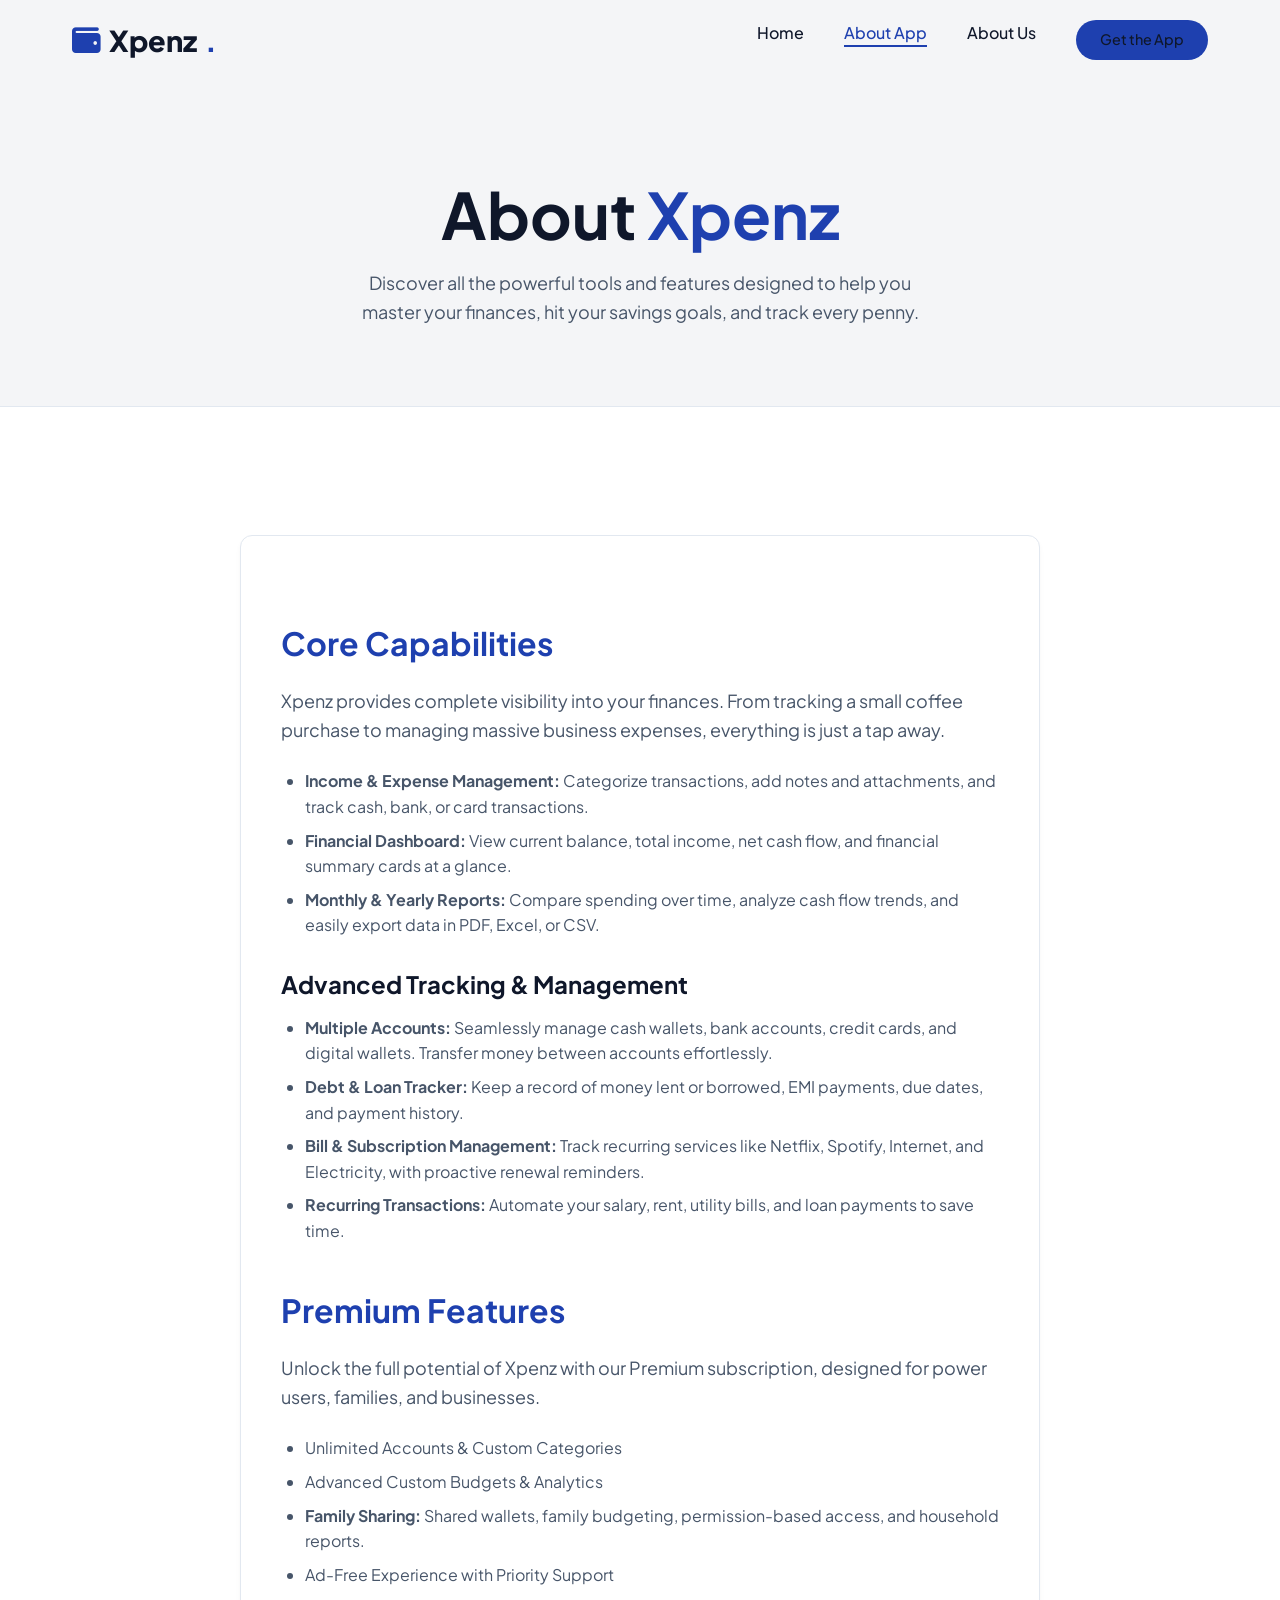
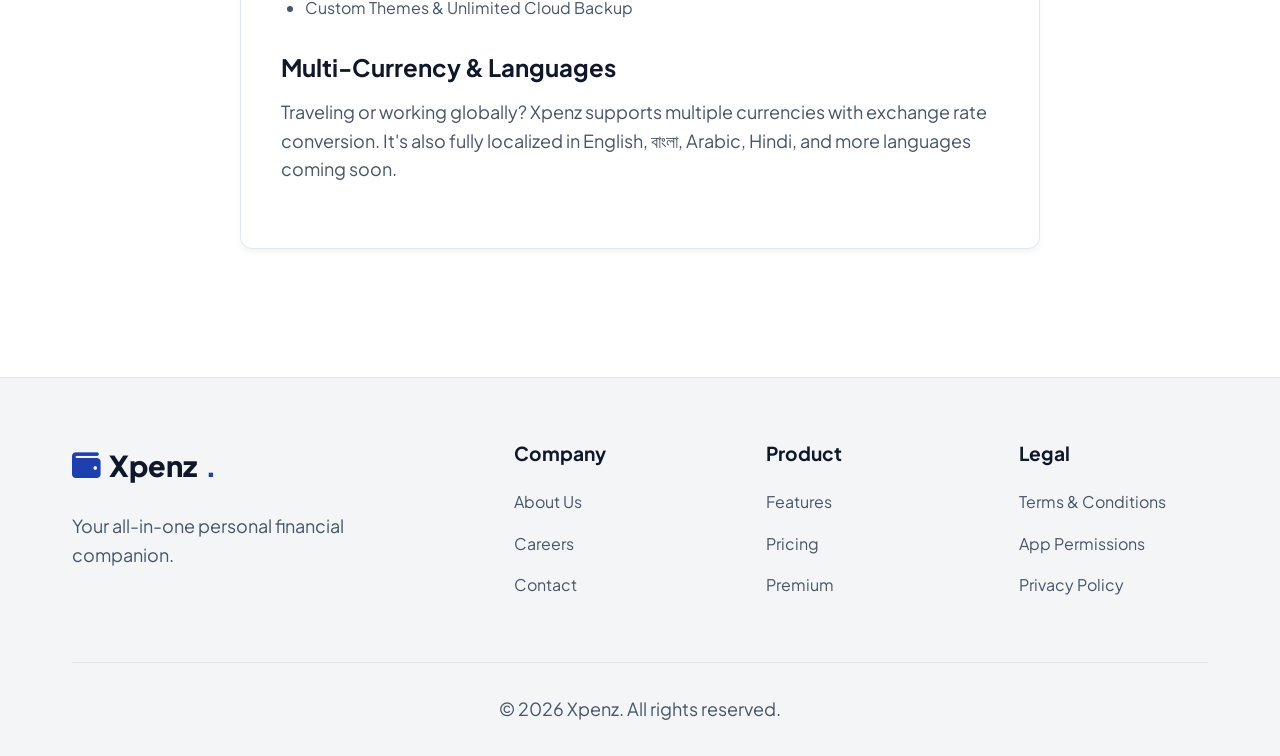
==== about-app.html @ f472134b "Initial commit" ====
<!DOCTYPE html>
<html lang="en">
<head>
    <meta charset="UTF-8">
    <meta name="viewport" content="width=device-width, initial-scale=1.0">
    <title>About App - Xpenz Tracker</title>
    <link rel="stylesheet" href="css/style.css">
    <link rel="stylesheet" href="https://cdnjs.cloudflare.com/ajax/libs/font-awesome/6.4.0/css/all.min.css">
</head>
<body>

    <!-- Navigation -->
    <header>
        <div class="container nav-container">
            <a href="index.html" class="logo">
                <i class="fa-solid fa-wallet text-gradient"></i>
                Xpenz<span>.</span>
            </a>
            <ul class="nav-links">
                <li><a href="index.html">Home</a></li>
                <li><a href="about-app.html" class="active">About App</a></li>
                <li><a href="about-us.html">About Us</a></li>
                <li><a href="#download" class="btn btn-primary" style="padding: 0.5rem 1.5rem; font-size: 0.9rem;">Get the App</a></li>
            </ul>
            <button class="mobile-menu-btn">
                <i class="fa-solid fa-bars"></i>
            </button>
        </div>
    </header>

    <!-- Page Header -->
    <section class="page-header">
        <div class="container fade-in-up">
            <h1>About <span class="text-gradient">Xpenz</span></h1>
            <p style="max-width: 600px; margin: 1rem auto;">Discover all the powerful tools and features designed to help you master your finances, hit your savings goals, and track every penny.</p>
        </div>
    </section>

    <!-- Main Content -->
    <section class="section pt-0">
        <div class="container">
            <div class="glass-panel content-block fade-in-up">
                
                <h2 class="text-gradient">Core Capabilities</h2>
                <p>Xpenz provides complete visibility into your finances. From tracking a small coffee purchase to managing massive business expenses, everything is just a tap away.</p>
                
                <ul>
                    <li><strong>Income & Expense Management:</strong> Categorize transactions, add notes and attachments, and track cash, bank, or card transactions.</li>
                    <li><strong>Financial Dashboard:</strong> View current balance, total income, net cash flow, and financial summary cards at a glance.</li>
                    <li><strong>Monthly & Yearly Reports:</strong> Compare spending over time, analyze cash flow trends, and easily export data in PDF, Excel, or CSV.</li>
                </ul>

                <h3>Advanced Tracking & Management</h3>
                <ul>
                    <li><strong>Multiple Accounts:</strong> Seamlessly manage cash wallets, bank accounts, credit cards, and digital wallets. Transfer money between accounts effortlessly.</li>
                    <li><strong>Debt & Loan Tracker:</strong> Keep a record of money lent or borrowed, EMI payments, due dates, and payment history.</li>
                    <li><strong>Bill & Subscription Management:</strong> Track recurring services like Netflix, Spotify, Internet, and Electricity, with proactive renewal reminders.</li>
                    <li><strong>Recurring Transactions:</strong> Automate your salary, rent, utility bills, and loan payments to save time.</li>
                </ul>

                <h2 class="text-gradient" id="premium">Premium Features</h2>
                <p>Unlock the full potential of Xpenz with our Premium subscription, designed for power users, families, and businesses.</p>
                <ul>
                    <li>Unlimited Accounts & Custom Categories</li>
                    <li>Advanced Custom Budgets & Analytics</li>
                    <li><strong>Family Sharing:</strong> Shared wallets, family budgeting, permission-based access, and household reports.</li>
                    <li>Ad-Free Experience with Priority Support</li>
                    <li>Custom Themes & Unlimited Cloud Backup</li>
                </ul>

                <h3>Multi-Currency & Languages</h3>
                <p>Traveling or working globally? Xpenz supports multiple currencies with exchange rate conversion. It's also fully localized in English, বাংলা, Arabic, Hindi, and more languages coming soon.</p>
            </div>
        </div>
    </section>

    <!-- Footer -->
    <footer>
        <div class="container">
            <div class="footer-grid">
                <div class="footer-brand">
                    <a href="index.html" class="logo">
                        <i class="fa-solid fa-wallet text-gradient"></i>
                        Xpenz<span>.</span>
                    </a>
                    <p>Your all-in-one personal financial companion.</p>
                </div>
                
                <div class="footer-links">
                    <h4>Company</h4>
                    <ul>
                        <li><a href="about-us.html">About Us</a></li>
                        <li><a href="#">Careers</a></li>
                        <li><a href="#">Contact</a></li>
                    </ul>
                </div>
                
                <div class="footer-links">
                    <h4>Product</h4>
                    <ul>
                        <li><a href="about-app.html">Features</a></li>
                        <li><a href="#">Pricing</a></li>
                        <li><a href="about-app.html#premium">Premium</a></li>
                    </ul>
                </div>
                
                <div class="footer-links">
                    <h4>Legal</h4>
                    <ul>
                        <li><a href="terms.html">Terms & Conditions</a></li>
                        <li><a href="permissions.html">App Permissions</a></li>
                        <li><a href="terms.html">Privacy Policy</a></li>
                    </ul>
                </div>
            </div>
            <div class="footer-bottom">
                <p>&copy; 2026 Xpenz. All rights reserved.</p>
            </div>
        </div>
    </footer>

    <script src="js/main.js"></script>
</body>
</html>
---- css/style.css ----
@import url('https://fonts.googleapis.com/css2?family=Plus+Jakarta+Sans:wght@400;500;600;700;800&display=swap');

:root {
  /* Color Palette */
  --bg-color: #ffffff;
  --bg-secondary: #f4f5f7;
  --primary: #1e40af;
  --primary-glow: rgba(30, 64, 175, 0.1);
  --secondary: #3b82f6;
  --accent: #ea580c;
  --text-main: #0f172a;
  --text-muted: #475569;
  --success: #10b981;
  --danger: #ef4444;

  /* Glassmorphism -> Flat Design */
  --glass-bg: #ffffff;
  --glass-border: #e2e8f0;

  /* Typography */
  --font-heading: 'Plus Jakarta Sans', sans-serif;
  --font-body: 'Plus Jakarta Sans', sans-serif;

  /* Layout */
  --max-width: 1200px;
  --header-height: 80px;
}

* {
  margin: 0;
  padding: 0;
  box-sizing: border-box;
}

html {
  scroll-behavior: smooth;
}

body {
  font-family: var(--font-body);
  background-color: var(--bg-color);
  color: var(--text-main);
  line-height: 1.6;
  overflow-x: hidden;
}

/* Typography */
h1, h2, h3, h4, h5, h6 {
  font-family: var(--font-heading);
  font-weight: 700;
  line-height: 1.2;
}

h1 { font-size: clamp(2.5rem, 5vw, 4.5rem); }
h2 { font-size: clamp(2rem, 4vw, 3rem); }
h3 { font-size: clamp(1.5rem, 3vw, 2rem); }
p { font-size: 1.125rem; color: var(--text-muted); }

/* Gradient Text -> Solid Accent */
.text-gradient {
  background: none;
  -webkit-background-clip: initial;
  -webkit-text-fill-color: initial;
  background-clip: initial;
  color: var(--primary);
}

/* Utilities */
.container {
  max-width: var(--max-width);
  margin: 0 auto;
  padding: 0 2rem;
}

.glass-panel {
  background: var(--glass-bg);
  border: 1px solid var(--glass-border);
  border-radius: 12px;
  padding: 2.5rem;
  box-shadow: 0 4px 6px -1px rgba(0, 0, 0, 0.05);
  transition: transform 0.2s ease, box-shadow 0.2s ease, border-color 0.2s ease;
}

.glass-panel:hover {
  transform: translateY(-4px);
  box-shadow: 0 10px 15px -3px rgba(0, 0, 0, 0.1);
  border-color: #cbd5e1;
}

.btn {
  display: inline-flex;
  align-items: center;
  justify-content: center;
  padding: 0.875rem 2rem;
  font-family: var(--font-heading);
  font-weight: 600;
  font-size: 1.125rem;
  border-radius: 50px;
  text-decoration: none;
  transition: all 0.3s ease;
  cursor: pointer;
  border: none;
}

.btn-primary {
  background: var(--primary);
  color: white;
  box-shadow: none;
}

.btn-primary:hover {
  box-shadow: 0 4px 6px -1px rgba(0, 0, 0, 0.1);
  transform: translateY(-2px);
  background: var(--secondary);
}

.btn-outline {
  background: transparent;
  color: var(--text-main);
  border: 2px solid var(--glass-border);
}

.btn-outline:hover {
  border-color: var(--primary);
  background: rgba(124, 58, 237, 0.1);
  transform: translateY(-2px);
}

/* Header & Navigation */
header {
  position: fixed;
  top: 0;
  width: 100%;
  height: var(--header-height);
  z-index: 1000;
  transition: all 0.3s ease;
  background: transparent;
}

header.scrolled {
  background: #ffffff;
  border-bottom: 1px solid var(--glass-border);
}

.nav-container {
  display: flex;
  justify-content: space-between;
  align-items: center;
  height: 100%;
}

.logo {
  font-family: var(--font-heading);
  font-size: 1.8rem;
  font-weight: 800;
  color: var(--text-main);
  text-decoration: none;
  display: flex;
  align-items: center;
  gap: 0.5rem;
}

.logo span {
  color: var(--primary);
}

.nav-links {
  display: flex;
  gap: 2.5rem;
  list-style: none;
}

.nav-links a {
  color: var(--text-main);
  text-decoration: none;
  font-weight: 500;
  font-size: 1rem;
  transition: color 0.3s ease;
  position: relative;
}

.nav-links a::after {
  content: '';
  position: absolute;
  bottom: -4px;
  left: 0;
  width: 0;
  height: 2px;
  background: var(--primary);
  transition: width 0.3s ease;
}

.nav-links a:hover::after,
.nav-links a.active::after {
  width: 100%;
}

.nav-links a:hover,
.nav-links a.active {
  color: var(--primary);
}

.mobile-menu-btn {
  display: none;
  background: none;
  border: none;
  color: var(--text-main);
  font-size: 1.5rem;
  cursor: pointer;
}

/* Hero Section */
.hero {
  min-height: 100vh;
  display: flex;
  align-items: center;
  padding-top: var(--header-height);
  position: relative;
  overflow: hidden;
}

/* Background Effects */
.blob {
  position: absolute;
  border-radius: 50%;
  filter: blur(100px);
  z-index: -1;
  opacity: 0.5;
}

.blob-1 {
  top: 10%;
  left: -10%;
  width: 500px;
  height: 500px;
  background: var(--primary);
  animation: float 10s infinite alternate ease-in-out;
}

.blob-2 {
  bottom: 10%;
  right: -10%;
  width: 600px;
  height: 600px;
  background: var(--secondary);
  animation: float 12s infinite alternate-reverse ease-in-out;
}

.hero-grid {
  display: grid;
  grid-template-columns: 1fr 1fr;
  gap: 4rem;
  align-items: center;
}

.hero-content {
  display: flex;
  flex-direction: column;
  gap: 2rem;
}

.hero-content h1 {
  margin-bottom: 0.5rem;
}

.hero-buttons {
  display: flex;
  gap: 1rem;
}

.hero-image-wrapper {
  position: relative;
  display: flex;
  justify-content: center;
  align-items: center;
}

.hero-mockup {
  width: 100%;
  max-width: 500px;
  border-radius: 40px;
  box-shadow: 0 20px 60px rgba(0, 0, 0, 0.1), 0 0 40px var(--primary-glow);
  animation: float-mockup 6s infinite ease-in-out;
  border: 2px solid var(--glass-border);
}

/* Sections */
.section {
  padding: 8rem 0;
  position: relative;
}

.section-header {
  text-align: center;
  margin-bottom: 5rem;
}

.section-header h2 {
  margin-bottom: 1rem;
}

/* Features Grid */
.features-grid {
  display: grid;
  grid-template-columns: repeat(auto-fill, minmax(240px, 1fr));
  gap: 2rem;
}

.feature-card {
  display: flex;
  flex-direction: column;
  gap: 1.5rem;
}

.feature-icon {
  width: 60px;
  height: 60px;
  border-radius: 16px;
  background: rgba(124, 58, 237, 0.1);
  display: flex;
  align-items: center;
  justify-content: center;
  font-size: 1.8rem;
  color: var(--primary);
  border: 1px solid var(--glass-border);
}

.feature-card h3 {
  font-size: 1.5rem;
}

/* Small Feature Cards */
.feature-card-small {
  display: flex;
  align-items: center;
  gap: 1rem;
  padding: 1rem 1.25rem;
  background: #ffffff;
  border: 1px solid var(--glass-border);
  border-radius: 8px;
  box-shadow: none;
  transition: all 0.2s ease;
}

.feature-card-small:hover {
  transform: translateY(-2px);
  box-shadow: 0 4px 6px -1px rgba(0, 0, 0, 0.05);
  border-color: #cbd5e1;
}

.feature-card-small i {
  font-size: 1.2rem;
  color: var(--primary);
  background: rgba(124, 58, 237, 0.1);
  padding: 10px;
  border-radius: 10px;
  flex-shrink: 0;
}

.feature-card-small h3 {
  font-size: 0.95rem;
  font-weight: 600;
  margin: 0;
  color: var(--text-main);
  line-height: 1.3;
}

/* Stats Section */
.stats-grid {
  display: grid;
  grid-template-columns: repeat(auto-fit, minmax(200px, 1fr));
  gap: 2rem;
  text-align: center;
}

.stat-item {
  display: flex;
  flex-direction: column;
  gap: 0.5rem;
}

.stat-number {
  font-family: var(--font-heading);
  font-size: 3rem;
  font-weight: 800;
  color: var(--text-main);
}

/* Page Headers (for inner pages) */
.page-header {
  padding-top: calc(var(--header-height) + 6rem);
  padding-bottom: 4rem;
  text-align: center;
  background: var(--bg-secondary);
  border-bottom: 1px solid var(--glass-border);
}

/* Content Blocks (for About, Terms, etc.) */
.content-block {
  max-width: 800px;
  margin: 0 auto;
}

.content-block h2 {
  margin-top: 3rem;
  margin-bottom: 1.5rem;
  font-size: 2rem;
}

.content-block h3 {
  margin-top: 2rem;
  margin-bottom: 1rem;
  font-size: 1.5rem;
}

.content-block p, .content-block ul {
  margin-bottom: 1.5rem;
}

.content-block ul {
  padding-left: 1.5rem;
}

.content-block li {
  margin-bottom: 0.5rem;
  color: var(--text-muted);
}

/* Footer */
footer {
  background: var(--bg-secondary);
  border-top: 1px solid var(--glass-border);
  padding: 4rem 0 2rem;
}

.footer-grid {
  display: grid;
  grid-template-columns: 2fr 1fr 1fr 1fr;
  gap: 4rem;
  margin-bottom: 4rem;
}

.footer-brand p {
  margin-top: 1.5rem;
  max-width: 300px;
}

.footer-links h4 {
  color: var(--text-main);
  margin-bottom: 1.5rem;
  font-size: 1.2rem;
}

.footer-links ul {
  list-style: none;
  display: flex;
  flex-direction: column;
  gap: 1rem;
}

.footer-links a {
  color: var(--text-muted);
  text-decoration: none;
  transition: color 0.3s ease;
}

.footer-links a:hover {
  color: var(--primary);
}

.footer-bottom {
  text-align: center;
  padding-top: 2rem;
  border-top: 1px solid var(--glass-border);
  color: var(--text-muted);
}

/* Animations */
@keyframes float {
  0% { transform: translate(0, 0); }
  100% { transform: translate(50px, 50px); }
}

@keyframes float-mockup {
  0%, 100% { transform: translateY(0); }
  50% { transform: translateY(-20px); }
}

.fade-in-up {
  opacity: 0;
  transform: translateY(30px);
  transition: opacity 0.8s ease, transform 0.8s ease;
}

.fade-in-up.visible {
  opacity: 1;
  transform: translateY(0);
}

/* Responsive Design */
@media (max-width: 992px) {
  .hero-grid {
    grid-template-columns: 1fr;
    text-align: center;
    margin-top: 4rem;
  }

  .hero-content {
    align-items: center;
  }

  .hero-buttons {
    justify-content: center;
  }

  .footer-grid {
    grid-template-columns: 1fr 1fr;
  }
}

@media (max-width: 768px) {
  .nav-links {
    position: fixed;
    top: var(--header-height);
    left: 0;
    width: 100%;
    background: rgba(255, 255, 255, 0.98);
    backdrop-filter: blur(20px);
    flex-direction: column;
    padding: 2rem;
    gap: 1.5rem;
    text-align: center;
    border-bottom: 1px solid var(--glass-border);
    clip-path: circle(0% at 100% 0);
    transition: clip-path 0.5s ease-in-out;
  }

  .nav-links.active {
    clip-path: circle(150% at 100% 0);
  }

  .mobile-menu-btn {
    display: block;
  }

  .footer-grid {
    grid-template-columns: 1fr;
    gap: 2rem;
    text-align: center;
  }

  .footer-brand {
    display: flex;
    flex-direction: column;
    align-items: center;
  }
}
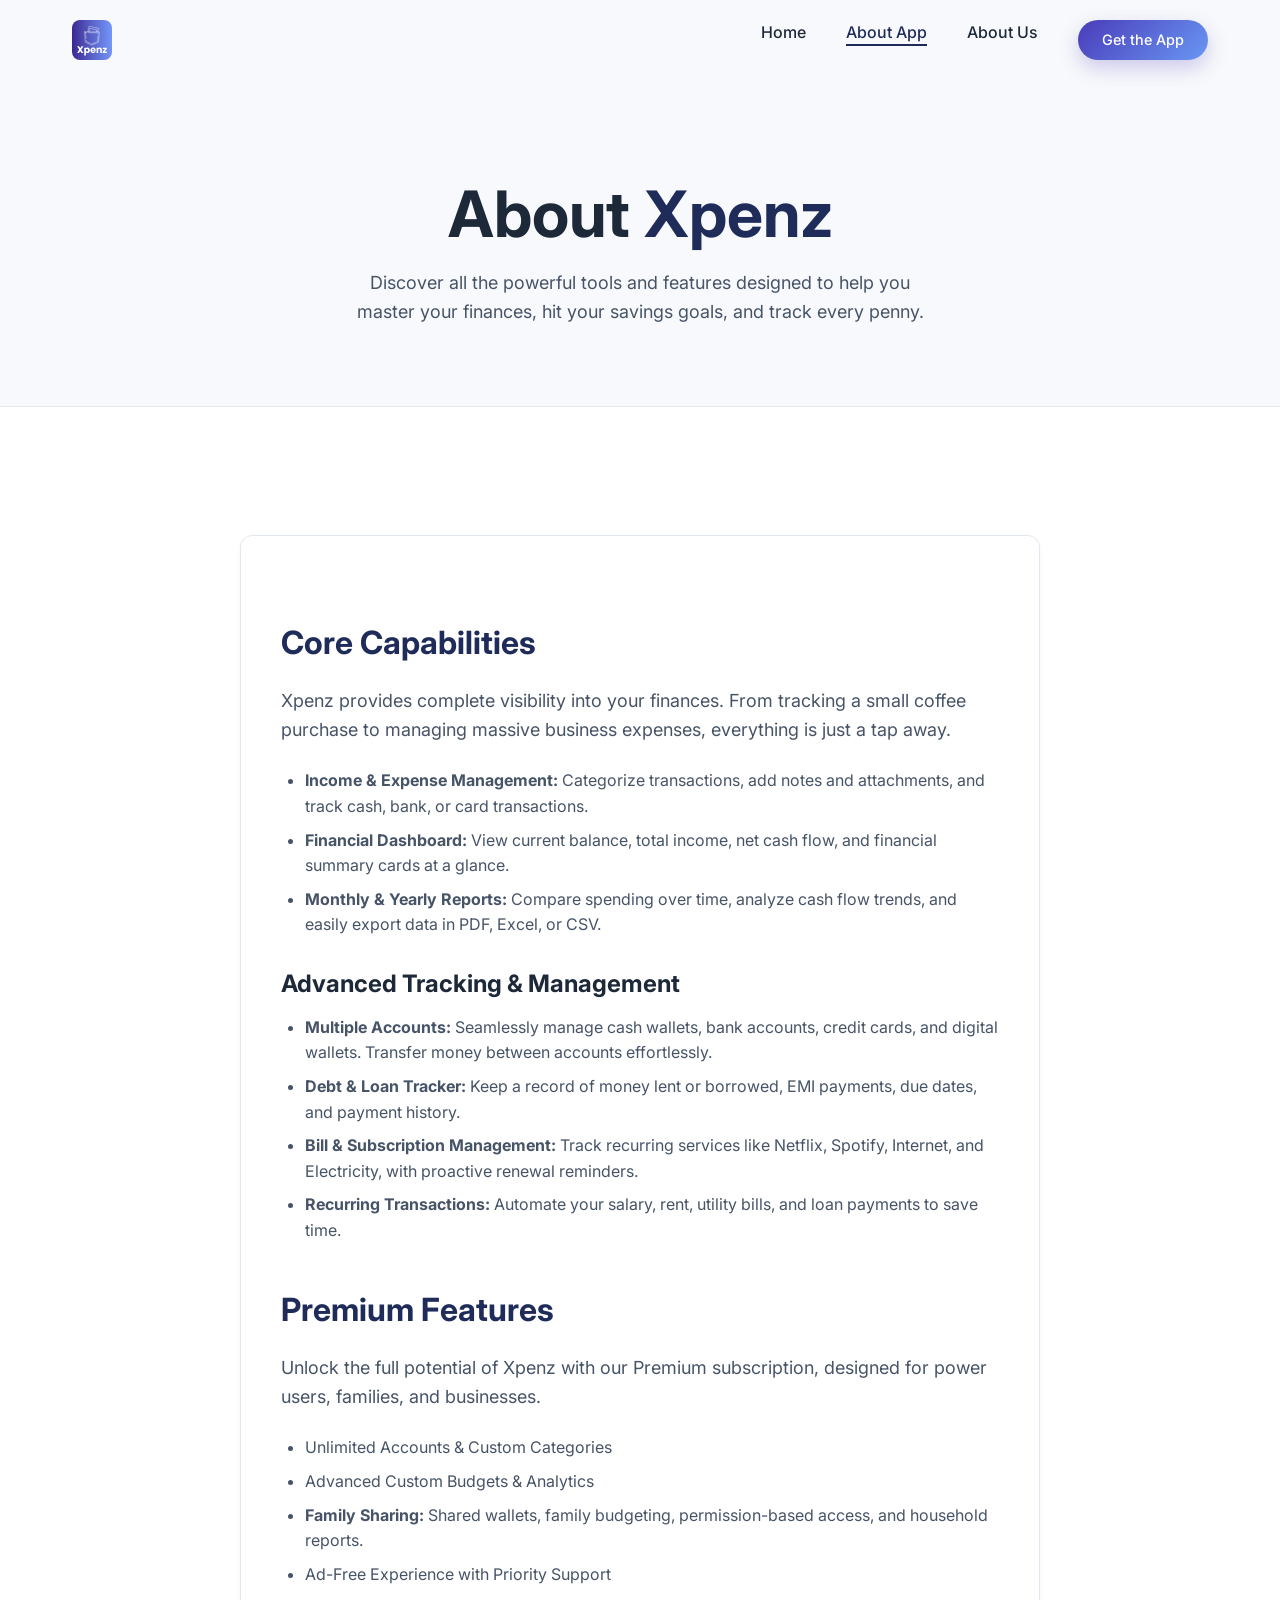
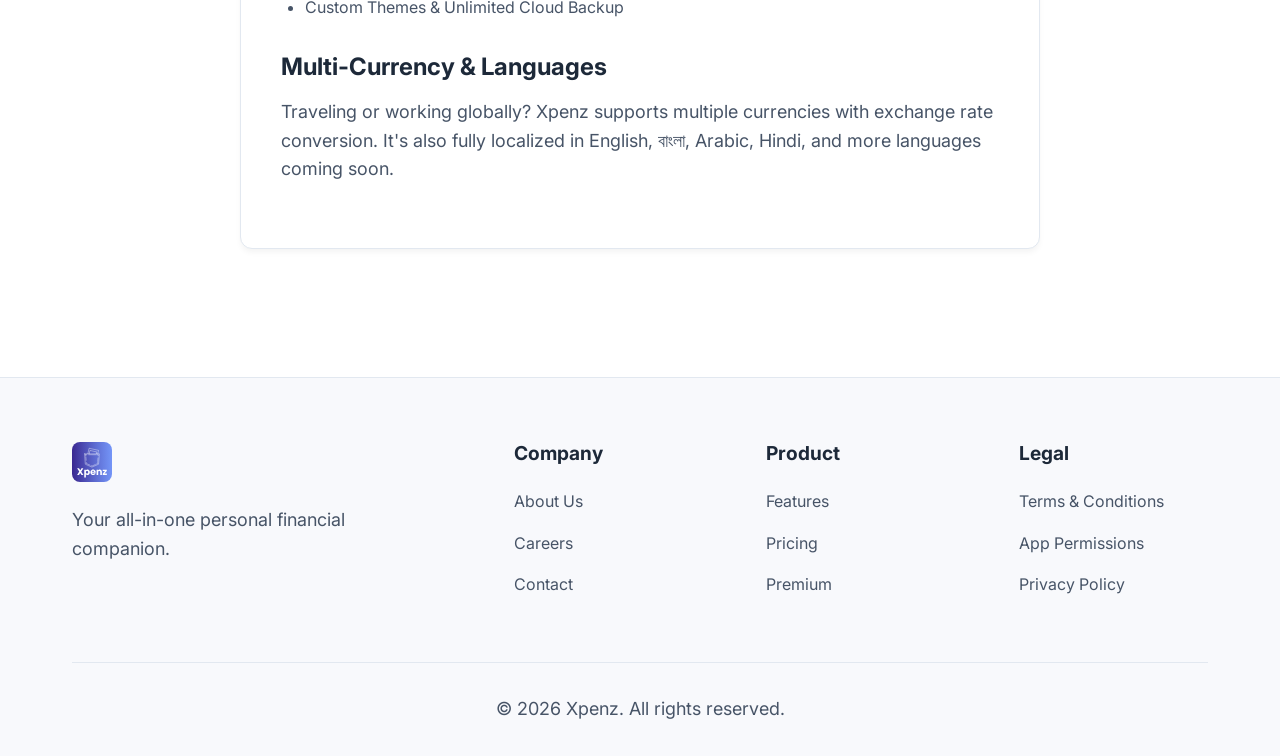
==== commit 0182092b: "feat: update UI, add SVG logo, responsive screenshots layout, and translations" ====
--- a/about-app.html
+++ b/about-app.html
@@ -4,6 +4,7 @@
     <meta charset="UTF-8">
     <meta name="viewport" content="width=device-width, initial-scale=1.0">
     <title>About App - Xpenz Tracker</title>
+    <link rel="icon" type="image/svg+xml" href="assets/images/logo.svg">
     <link rel="stylesheet" href="css/style.css">
     <link rel="stylesheet" href="https://cdnjs.cloudflare.com/ajax/libs/font-awesome/6.4.0/css/all.min.css">
 </head>
@@ -13,8 +14,7 @@
     <header>
         <div class="container nav-container">
             <a href="index.html" class="logo">
-                <i class="fa-solid fa-wallet text-gradient"></i>
-                Xpenz<span>.</span>
+                <img src="assets/images/logo.svg" alt="Xpenz Logo" style="height: 40px; border-radius: 8px;">
             </a>
             <ul class="nav-links">
                 <li><a href="index.html">Home</a></li>
@@ -80,8 +80,7 @@
             <div class="footer-grid">
                 <div class="footer-brand">
                     <a href="index.html" class="logo">
-                        <i class="fa-solid fa-wallet text-gradient"></i>
-                        Xpenz<span>.</span>
+                        <img src="assets/images/logo.svg" alt="Xpenz Logo" style="height: 40px; border-radius: 8px;">
                     </a>
                     <p>Your all-in-one personal financial companion.</p>
                 </div>
--- a/css/style.css
+++ b/css/style.css
@@ -1,25 +1,25 @@
-@import url('https://fonts.googleapis.com/css2?family=Plus+Jakarta+Sans:wght@400;500;600;700;800&display=swap');
+@import url('https://fonts.googleapis.com/css2?family=Inter:wght@400;500;600;700;800&display=swap');
 
 :root {
   /* Color Palette */
   --bg-color: #ffffff;
-  --bg-secondary: #f4f5f7;
-  --primary: #1e40af;
-  --primary-glow: rgba(30, 64, 175, 0.1);
-  --secondary: #3b82f6;
-  --accent: #ea580c;
-  --text-main: #0f172a;
-  --text-muted: #475569;
-  --success: #10b981;
-  --danger: #ef4444;
+  --bg-secondary: #F8F9FC;
+  --primary: #1F2C5A;
+  --primary-glow: rgba(31, 44, 90, 0.1);
+  --secondary: #1573FF;
+  --accent: #F59E0B;
+  --text-main: #1D2939;
+  --text-muted: #475467;
+  --success: #27AE60;
+  --danger: #EB5757;
 
   /* Glassmorphism -> Flat Design */
   --glass-bg: #ffffff;
   --glass-border: #e2e8f0;
 
   /* Typography */
-  --font-heading: 'Plus Jakarta Sans', sans-serif;
-  --font-body: 'Plus Jakarta Sans', sans-serif;
+  --font-heading: 'Inter', sans-serif;
+  --font-body: 'Inter', sans-serif;
 
   /* Layout */
   --max-width: 1200px;
@@ -103,15 +103,15 @@
 }
 
 .btn-primary {
-  background: var(--primary);
-  color: white;
-  box-shadow: none;
+  background: linear-gradient(135deg, #4A3BB9 0%, #6997F4 100%);
+  color: white !important;
+  box-shadow: 0 8px 20px rgba(74, 59, 185, 0.25);
 }
 
 .btn-primary:hover {
-  box-shadow: 0 4px 6px -1px rgba(0, 0, 0, 0.1);
+  box-shadow: 0 12px 25px rgba(74, 59, 185, 0.35);
   transform: translateY(-2px);
-  background: var(--secondary);
+  background: linear-gradient(135deg, #5746D6 0%, #7CABFF 100%);
 }
 
 .btn-outline {
@@ -284,6 +284,52 @@
   border: 2px solid var(--glass-border);
 }
 
+.hero-feature-cards {
+    display: grid;
+    grid-template-columns: repeat(2, 1fr);
+    gap: 15px;
+    margin: 2rem 0;
+}
+
+.hero-feature-card {
+    background: var(--bg-color);
+    border: 1px solid var(--glass-border);
+    border-radius: 12px;
+    padding: 15px;
+    display: flex;
+    align-items: flex-start;
+    gap: 12px;
+    box-shadow: 0 4px 6px -1px rgba(0, 0, 0, 0.05);
+    transition: transform 0.2s ease, box-shadow 0.2s ease;
+}
+
+.hero-feature-card:hover {
+    transform: translateY(-2px);
+    box-shadow: 0 10px 15px -3px rgba(0, 0, 0, 0.1);
+    border-color: var(--primary);
+}
+
+.hero-feature-card .icon {
+    width: 36px;
+    height: 36px;
+    background: rgba(31, 44, 90, 0.1);
+    color: var(--primary);
+    border-radius: 8px;
+    display: flex;
+    align-items: center;
+    justify-content: center;
+    font-size: 16px;
+    flex-shrink: 0;
+}
+
+.hero-feature-card p {
+    font-size: 0.95rem;
+    margin: 0;
+    color: var(--text-main);
+    line-height: 1.4;
+    font-weight: 500;
+}
+
 /* Sections */
 .section {
   padding: 8rem 0;
@@ -297,6 +343,61 @@
 
 .section-header h2 {
   margin-bottom: 1rem;
+}
+
+/* Feature Highlights (Alternating) */
+.feature-highlight {
+  display: grid;
+  grid-template-columns: 1fr 1fr;
+  gap: 4rem;
+  align-items: center;
+  padding: 6rem 0;
+}
+
+.feature-highlight:nth-child(even) .highlight-content {
+  order: 2;
+}
+
+.feature-highlight:nth-child(even) .highlight-image {
+  order: 1;
+}
+
+.highlight-content h2 {
+  font-size: 2.5rem;
+  margin-bottom: 1.5rem;
+  color: var(--text-main);
+}
+
+.highlight-content p {
+  font-size: 1.125rem;
+  color: var(--text-muted);
+  margin-bottom: 2rem;
+  line-height: 1.8;
+}
+
+.highlight-image {
+  display: flex;
+  justify-content: center;
+  align-items: center;
+}
+
+.highlight-image .phone-frame {
+  animation: none; /* Stop floating for these blocks */
+  box-shadow: 0 30px 60px rgba(0, 0, 0, 0.15);
+}
+
+@media (max-width: 992px) {
+  .feature-highlight {
+    grid-template-columns: 1fr;
+    text-align: center;
+    gap: 3rem;
+    padding: 4rem 0;
+  }
+  
+  .feature-highlight:nth-child(even) .highlight-content,
+  .feature-highlight:nth-child(even) .highlight-image {
+    order: unset; /* Reset order on mobile */
+  }
 }
 
 /* Features Grid */
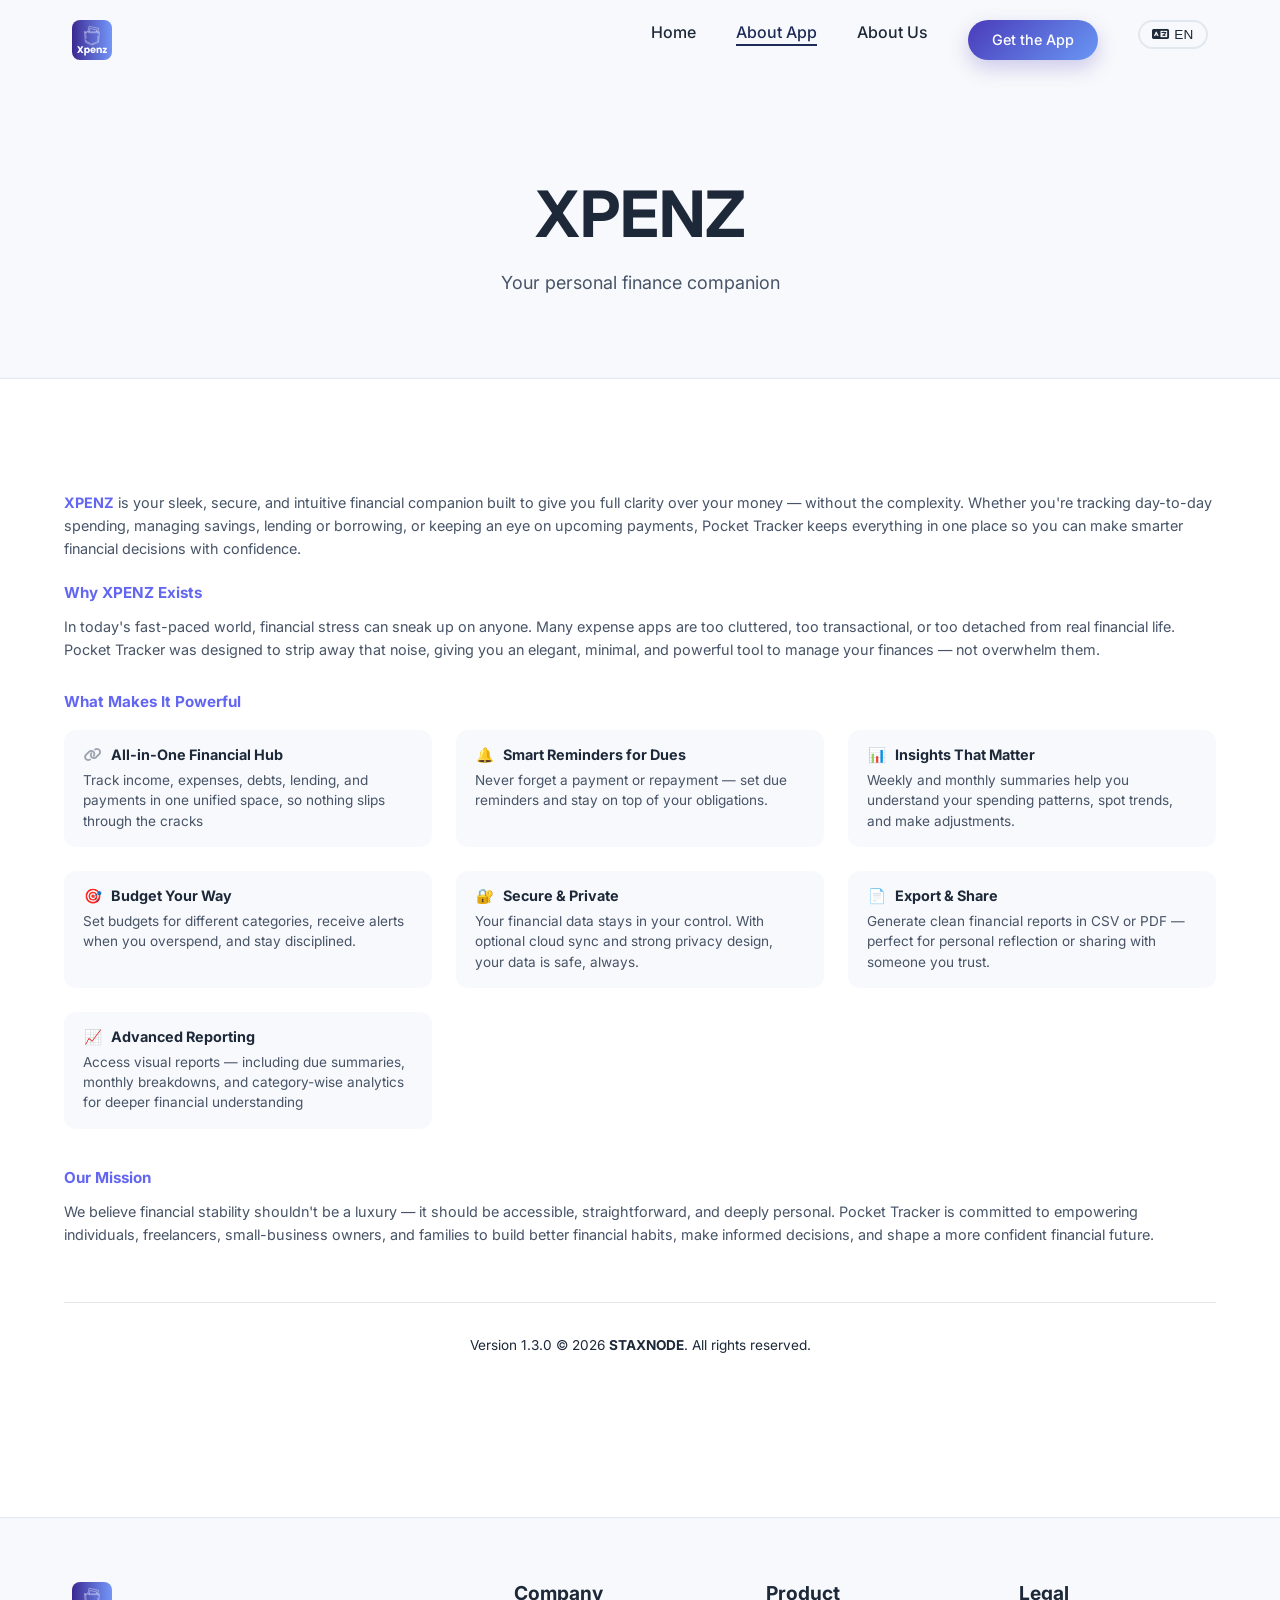
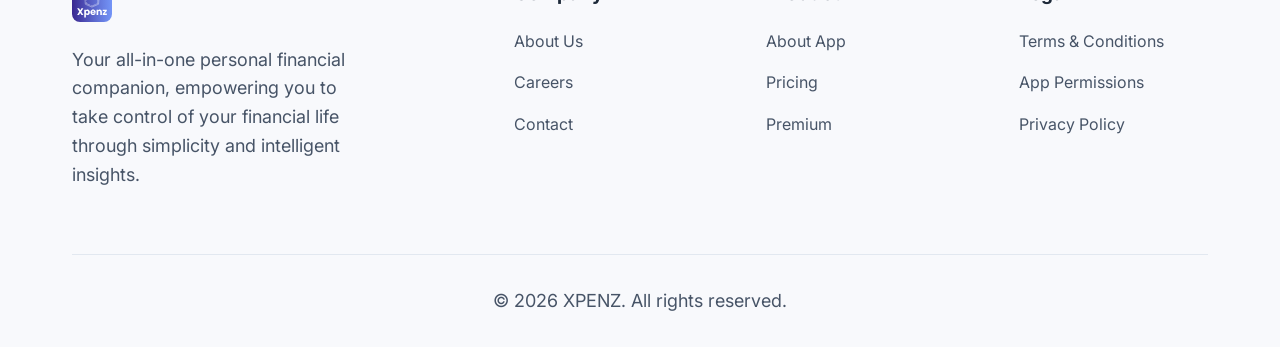
==== commit 91c5207f: "Update site and workflow files" ====
--- a/about-app.html
+++ b/about-app.html
@@ -1,5 +1,6 @@
 <!DOCTYPE html>
 <html lang="en">
+
 <head>
     <meta charset="UTF-8">
     <meta name="viewport" content="width=device-width, initial-scale=1.0">
@@ -8,6 +9,7 @@
     <link rel="stylesheet" href="css/style.css">
     <link rel="stylesheet" href="https://cdnjs.cloudflare.com/ajax/libs/font-awesome/6.4.0/css/all.min.css">
 </head>
+
 <body>
 
     <!-- Navigation -->
@@ -17,60 +19,159 @@
                 <img src="assets/images/logo.svg" alt="Xpenz Logo" style="height: 40px; border-radius: 8px;">
             </a>
             <ul class="nav-links">
-                <li><a href="index.html">Home</a></li>
-                <li><a href="about-app.html" class="active">About App</a></li>
-                <li><a href="about-us.html">About Us</a></li>
-                <li><a href="#download" class="btn btn-primary" style="padding: 0.5rem 1.5rem; font-size: 0.9rem;">Get the App</a></li>
+                <li><a href="index.html" data-i18n="nav_home">Home</a></li>
+                <li><a href="about-app.html" class="active" data-i18n="nav_about_app">About App</a></li>
+                <li><a href="about-us.html" data-i18n="nav_about_us">About Us</a></li>
+                <li><a href="#download" class="btn btn-primary" style="padding: 0.5rem 1.5rem; font-size: 0.9rem;"
+                        data-i18n="nav_get_app">Get the App</a></li>
+                <li>
+                    <button id="lang-toggle" class="btn-outline"
+                        style="padding: 0.3rem 0.8rem; font-size: 0.85rem; border-radius: 20px; display: flex; align-items: center; gap: 5px; cursor: pointer; background: transparent; border: 2px solid var(--glass-border); color: var(--text-main);">
+                        <i class="fa-solid fa-language"></i> <span id="lang-toggle-text">EN</span>
+                    </button>
+                </li>
             </ul>
             <button class="mobile-menu-btn">
                 <i class="fa-solid fa-bars"></i>
             </button>
         </div>
     </header>
-
     <!-- Page Header -->
     <section class="page-header">
         <div class="container fade-in-up">
-            <h1>About <span class="text-gradient">Xpenz</span></h1>
-            <p style="max-width: 600px; margin: 1rem auto;">Discover all the powerful tools and features designed to help you master your finances, hit your savings goals, and track every penny.</p>
+            <h1 data-i18n="app_title_main"> <span class="text-gradient">About XPENZ</span></h1>
+            <p style="max-width: 600px; margin: 1rem auto;" data-i18n="app_subtitle">Empowering everyone to take
+                control of their financial lives through simplicity, automation, and intelligent insights.</p>
         </div>
     </section>
-
-    <!-- Main Content -->
-    <section class="section pt-0">
-        <div class="container">
-            <div class="glass-panel content-block fade-in-up">
-                
-                <h2 class="text-gradient">Core Capabilities</h2>
-                <p>Xpenz provides complete visibility into your finances. From tracking a small coffee purchase to managing massive business expenses, everything is just a tap away.</p>
-                
-                <ul>
-                    <li><strong>Income & Expense Management:</strong> Categorize transactions, add notes and attachments, and track cash, bank, or card transactions.</li>
-                    <li><strong>Financial Dashboard:</strong> View current balance, total income, net cash flow, and financial summary cards at a glance.</li>
-                    <li><strong>Monthly & Yearly Reports:</strong> Compare spending over time, analyze cash flow trends, and easily export data in PDF, Excel, or CSV.</li>
-                </ul>
-
-                <h3>Advanced Tracking & Management</h3>
-                <ul>
-                    <li><strong>Multiple Accounts:</strong> Seamlessly manage cash wallets, bank accounts, credit cards, and digital wallets. Transfer money between accounts effortlessly.</li>
-                    <li><strong>Debt & Loan Tracker:</strong> Keep a record of money lent or borrowed, EMI payments, due dates, and payment history.</li>
-                    <li><strong>Bill & Subscription Management:</strong> Track recurring services like Netflix, Spotify, Internet, and Electricity, with proactive renewal reminders.</li>
-                    <li><strong>Recurring Transactions:</strong> Automate your salary, rent, utility bills, and loan payments to save time.</li>
-                </ul>
-
-                <h2 class="text-gradient" id="premium">Premium Features</h2>
-                <p>Unlock the full potential of Xpenz with our Premium subscription, designed for power users, families, and businesses.</p>
-                <ul>
-                    <li>Unlimited Accounts & Custom Categories</li>
-                    <li>Advanced Custom Budgets & Analytics</li>
-                    <li><strong>Family Sharing:</strong> Shared wallets, family budgeting, permission-based access, and household reports.</li>
-                    <li>Ad-Free Experience with Priority Support</li>
-                    <li>Custom Themes & Unlimited Cloud Backup</li>
-                </ul>
-
-                <h3>Multi-Currency & Languages</h3>
-                <p>Traveling or working globally? Xpenz supports multiple currencies with exchange rate conversion. It's also fully localized in English, বাংলা, Arabic, Hindi, and more languages coming soon.</p>
-            </div>
+    <!-- Main Content (App View) -->
+    <section class="section pt-0" style="padding-top: calc(var(--header-height) + 2rem); background: #ffffff;">
+        <div class="container fade-in-up" style="padding: 0 1.5rem;">
+            <!-- Intro Text -->
+            <p style="font-size: 0.9rem; color: #475467; margin-bottom: 1.5rem; line-height: 1.6;">
+                <strong style="color: #6366f1;"><span data-i18n="app_title_main">Pocket Tracker</span></strong> is your
+                sleek, secure, and intuitive financial companion built to give you full clarity over your money —
+                without the complexity. Whether you're tracking day-to-day spending, managing savings, lending or
+                borrowing, or keeping an eye on upcoming payments, Pocket Tracker keeps everything in one place so you
+                can make smarter financial decisions with confidence.
+            </p>
+
+            <!-- Why Exists -->
+            <h3 style="color: #6366f1; font-size: 0.95rem; margin-bottom: 0.8rem; font-weight: 700; font-family: var(--font-heading);"
+                data-i18n="app_why_title">Why Pocket Tracker Exists</h3>
+            <p style="font-size: 0.9rem; color: #475467; margin-bottom: 2rem; line-height: 1.6;">
+                In today's fast-paced world, financial stress can sneak up on anyone. Many expense apps are too
+                cluttered, too transactional, or too detached from real financial life. Pocket Tracker was designed to
+                strip away that noise, giving you an elegant, minimal, and powerful tool to manage your finances — not
+                overwhelm them.
+            </p>
+
+            <!-- What Makes It Powerful -->
+            <h3 style="color: #6366f1; font-size: 0.95rem; margin-bottom: 1.2rem; font-weight: 700; font-family: var(--font-heading);"
+                data-i18n="app_powerful_title">What Makes It Powerful</h3>
+
+            <div
+                style="display: grid; grid-template-columns: repeat(auto-fill, minmax(320px, 1fr)); gap: 1.5rem; margin-bottom: 2.5rem;">
+                <!-- Card 1 -->
+                <div style="background: #F8F9FC; border-radius: 12px; padding: 1rem 1.2rem;">
+                    <h4
+                        style="font-size: 0.9rem; color: #1D2939; margin-bottom: 0.4rem; font-weight: 700; display: flex; align-items: center; gap: 0.5rem;">
+                        <i class="fa-solid fa-link" style="color: #9CA3AF; width: 20px; text-align: center;"></i> <span
+                            data-i18n="app_feature1_title">All-in-One Financial Hub</span>
+                    </h4>
+                    <p style="font-size: 0.85rem; color: #475467; margin: 0; line-height: 1.5;"
+                        data-i18n="app_feature1_desc">Track income, expenses, debts, lending, and payments in one
+                        unified space, so nothing slips through the cracks</p>
+                </div>
+
+                <!-- Card 2 -->
+                <div style="background: #F8F9FC; border-radius: 12px; padding: 1rem 1.2rem;">
+                    <h4
+                        style="font-size: 0.9rem; color: #1D2939; margin-bottom: 0.4rem; font-weight: 700; display: flex; align-items: center; gap: 0.5rem;">
+                        <span style="width: 20px; text-align: center; display: inline-block;">🔔</span> <span
+                            data-i18n="app_feature2_title">Smart Reminders for Dues</span>
+                    </h4>
+                    <p style="font-size: 0.85rem; color: #475467; margin: 0; line-height: 1.5;">Never forget a payment
+                        or repayment — set due reminders and stay on top of your obligations.</p>
+                </div>
+
+                <!-- Card 3 -->
+                <div style="background: #F8F9FC; border-radius: 12px; padding: 1rem 1.2rem;">
+                    <h4
+                        style="font-size: 0.9rem; color: #1D2939; margin-bottom: 0.4rem; font-weight: 700; display: flex; align-items: center; gap: 0.5rem;">
+                        <span style="width: 20px; text-align: center; display: inline-block;">📊</span> <span
+                            data-i18n="app_feature3_title">Insights That Matter</span>
+                    </h4>
+                    <p style="font-size: 0.85rem; color: #475467; margin: 0; line-height: 1.5;"
+                        data-i18n="app_feature3_desc">Weekly and monthly summaries help you understand your spending
+                        patterns, spot trends, and make adjustments.</p>
+                </div>
+
+                <!-- Card 4 -->
+                <div style="background: #F8F9FC; border-radius: 12px; padding: 1rem 1.2rem;">
+                    <h4
+                        style="font-size: 0.9rem; color: #1D2939; margin-bottom: 0.4rem; font-weight: 700; display: flex; align-items: center; gap: 0.5rem;">
+                        <span style="width: 20px; text-align: center; display: inline-block;">🎯</span> <span
+                            data-i18n="app_feature4_title">Budget Your Way</span>
+                    </h4>
+                    <p style="font-size: 0.85rem; color: #475467; margin: 0; line-height: 1.5;"
+                        data-i18n="app_feature4_desc">Set budgets for different categories, receive alerts when you
+                        overspend, and stay disciplined.</p>
+                </div>
+
+                <!-- Card 5 -->
+                <div style="background: #F8F9FC; border-radius: 12px; padding: 1rem 1.2rem;">
+                    <h4
+                        style="font-size: 0.9rem; color: #1D2939; margin-bottom: 0.4rem; font-weight: 700; display: flex; align-items: center; gap: 0.5rem;">
+                        <span style="width: 20px; text-align: center; display: inline-block;">🔐</span> <span
+                            data-i18n="app_feature5_title">Secure & Private</span>
+                    </h4>
+                    <p style="font-size: 0.85rem; color: #475467; margin: 0; line-height: 1.5;"
+                        data-i18n="app_feature5_desc">Your financial data stays in your control. With optional cloud
+                        sync and strong privacy design, your data is safe, always.</p>
+                </div>
+
+                <!-- Card 6 -->
+                <div style="background: #F8F9FC; border-radius: 12px; padding: 1rem 1.2rem;">
+                    <h4
+                        style="font-size: 0.9rem; color: #1D2939; margin-bottom: 0.4rem; font-weight: 700; display: flex; align-items: center; gap: 0.5rem;">
+                        <span style="width: 20px; text-align: center; display: inline-block;">📄</span> <span
+                            data-i18n="app_feature6_title">Export & Share</span>
+                    </h4>
+                    <p style="font-size: 0.85rem; color: #475467; margin: 0; line-height: 1.5;">Generate clean financial
+                        reports in CSV or PDF — perfect for personal reflection or sharing with someone you trust.</p>
+                </div>
+
+                <!-- Card 7 -->
+                <div style="background: #F8F9FC; border-radius: 12px; padding: 1rem 1.2rem;">
+                    <h4
+                        style="font-size: 0.9rem; color: #1D2939; margin-bottom: 0.4rem; font-weight: 700; display: flex; align-items: center; gap: 0.5rem;">
+                        <span style="width: 20px; text-align: center; display: inline-block;">📈</span> <span
+                            data-i18n="app_feature7_title">Advanced Reporting</span>
+                    </h4>
+                    <p style="font-size: 0.85rem; color: #475467; margin: 0; line-height: 1.5;">Access visual reports —
+                        including due summaries, monthly breakdowns, and category-wise analytics for deeper financial
+                        understanding</p>
+                </div>
+            </div>
+
+            <!-- Our Mission -->
+            <h3 style="color: #6366f1; font-size: 0.95rem; margin-bottom: 0.8rem; font-weight: 700; font-family: var(--font-heading);"
+                data-i18n="app_mission_title">Our Mission</h3>
+            <p style="font-size: 0.9rem; color: #475467; margin-bottom: 3.5rem; line-height: 1.6;">
+                We believe financial stability shouldn't be a luxury — it should be accessible, straightforward, and
+                deeply personal. Pocket Tracker is committed to empowering individuals, freelancers, small-business
+                owners, and families to build better financial habits, make informed decisions, and shape a more
+                confident financial future.
+            </p>
+
+            <!-- Footer -->
+            <div style="text-align: center; border-top: 1px solid #E5E7EB; padding-top: 2rem; padding-bottom: 2rem;">
+                <p style="font-size: 0.85rem; color: #1D2939; margin: 0;">Version 1.3.0 &copy; 2026
+                    <strong>STAXNODE</strong>. All rights reserved.
+                </p>
+            </div>
+
         </div>
     </section>
 
@@ -82,42 +183,45 @@
                     <a href="index.html" class="logo">
                         <img src="assets/images/logo.svg" alt="Xpenz Logo" style="height: 40px; border-radius: 8px;">
                     </a>
-                    <p>Your all-in-one personal financial companion.</p>
-                </div>
-                
+                    <p data-i18n="footer_brand_desc">Your all-in-one personal financial companion, empowering you to
+                        take control of your financial life through simplicity and intelligent insights.</p>
+                </div>
+
                 <div class="footer-links">
-                    <h4>Company</h4>
+                    <h4 data-i18n="footer_company">Company</h4>
                     <ul>
-                        <li><a href="about-us.html">About Us</a></li>
-                        <li><a href="#">Careers</a></li>
-                        <li><a href="#">Contact</a></li>
+                        <li><a href="about-us.html" data-i18n="nav_about_us">About Us</a></li>
+                        <li><a href="#" data-i18n="footer_careers">Careers</a></li>
+                        <li><a href="contact.html" data-i18n="footer_contact">Contact</a></li>
                     </ul>
                 </div>
-                
+
                 <div class="footer-links">
-                    <h4>Product</h4>
+                    <h4 data-i18n="footer_product">Product</h4>
                     <ul>
-                        <li><a href="about-app.html">Features</a></li>
-                        <li><a href="#">Pricing</a></li>
-                        <li><a href="about-app.html#premium">Premium</a></li>
+                        <li><a href="about-app.html" data-i18n="nav_about_app">Features</a></li>
+                        <li><a href="#" data-i18n="footer_pricing">Pricing</a></li>
+                        <li><a href="about-app.html#premium" data-i18n="footer_premium">Premium</a></li>
                     </ul>
                 </div>
-                
+
                 <div class="footer-links">
-                    <h4>Legal</h4>
+                    <h4 data-i18n="footer_legal">Legal</h4>
                     <ul>
-                        <li><a href="terms.html">Terms & Conditions</a></li>
-                        <li><a href="permissions.html">App Permissions</a></li>
-                        <li><a href="terms.html">Privacy Policy</a></li>
+                        <li><a href="terms.html" data-i18n="footer_terms">Terms & Conditions</a></li>
+                        <li><a href="permissions.html" data-i18n="footer_permissions">App Permissions</a></li>
+                        <li><a href="terms.html" data-i18n="footer_privacy">Privacy Policy</a></li>
                     </ul>
                 </div>
             </div>
             <div class="footer-bottom">
-                <p>&copy; 2026 Xpenz. All rights reserved.</p>
+                <p data-i18n="footer_copyright">&copy; 2026 Xpenz. All rights reserved.</p>
             </div>
         </div>
     </footer>
 
+    <script src="js/i18n.js"></script>
     <script src="js/main.js"></script>
 </body>
+
 </html>
--- a/css/style.css
+++ b/css/style.css
@@ -284,49 +284,35 @@
   border: 2px solid var(--glass-border);
 }
 
-.hero-feature-cards {
-    display: grid;
-    grid-template-columns: repeat(2, 1fr);
-    gap: 15px;
+.hero-features-list-card {
+    background: linear-gradient(135deg, rgba(220, 225, 255, 0.8) 0%, rgba(255, 255, 255, 0.95) 40%, rgba(255, 255, 255, 1) 100%);
+    backdrop-filter: blur(10px);
+    border: 1px solid var(--glass-border);
+    border-radius: 16px;
+    padding: 24px 32px;
+    display: flex;
+    flex-direction: column;
+    gap: 1.5rem;
+    box-shadow: 0 15px 35px rgba(0, 0, 0, 0.05);
     margin: 2rem 0;
 }
 
-.hero-feature-card {
-    background: var(--bg-color);
-    border: 1px solid var(--glass-border);
-    border-radius: 12px;
-    padding: 15px;
+.hero-list-item {
     display: flex;
-    align-items: flex-start;
-    gap: 12px;
-    box-shadow: 0 4px 6px -1px rgba(0, 0, 0, 0.05);
-    transition: transform 0.2s ease, box-shadow 0.2s ease;
-}
-
-.hero-feature-card:hover {
-    transform: translateY(-2px);
-    box-shadow: 0 10px 15px -3px rgba(0, 0, 0, 0.1);
-    border-color: var(--primary);
-}
-
-.hero-feature-card .icon {
-    width: 36px;
-    height: 36px;
-    background: rgba(31, 44, 90, 0.1);
+    flex-direction: column;
+    gap: 8px;
+}
+
+.hero-list-item .icon {
     color: var(--primary);
-    border-radius: 8px;
-    display: flex;
-    align-items: center;
-    justify-content: center;
-    font-size: 16px;
-    flex-shrink: 0;
-}
-
-.hero-feature-card p {
-    font-size: 0.95rem;
+    font-size: 1.25rem;
+}
+
+.hero-list-item p {
+    color: var(--text-main);
+    font-size: 1.05rem;
     margin: 0;
-    color: var(--text-main);
-    line-height: 1.4;
+    line-height: 1.5;
     font-weight: 500;
 }
 
